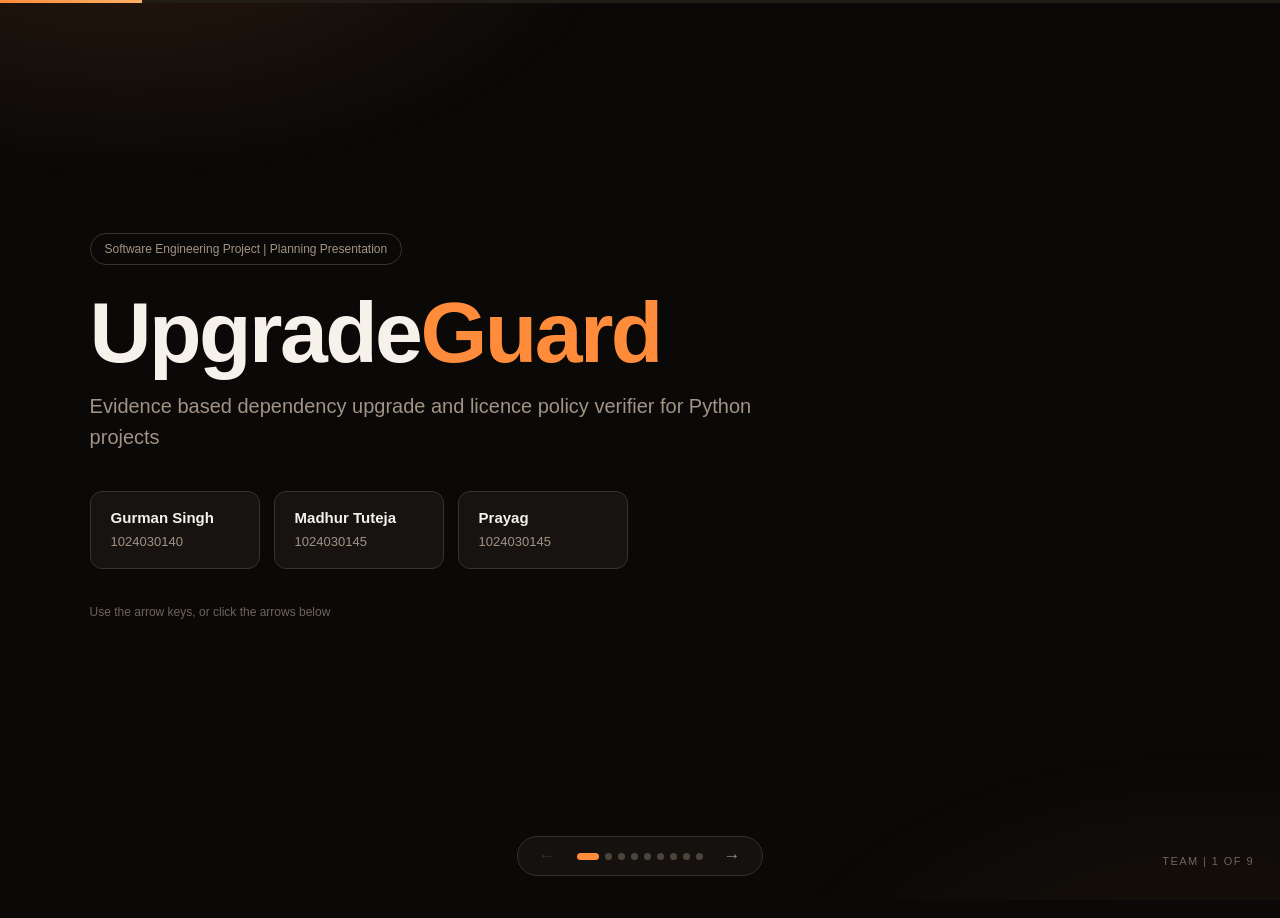
==== docs/index.html @ 70ac30ed "add planning presentation slides" ====
<!doctype html>
<html lang="en">
<head>
<meta charset="utf-8">
<meta name="viewport" content="width=device-width, initial-scale=1">
<title>UpgradeGuard</title>
<link rel="icon" href="data:image/svg+xml,<svg xmlns='http://www.w3.org/2000/svg' viewBox='0 0 100 100'><text y='.9em' font-size='90'>&#128737;</text></svg>">
<link rel="stylesheet" href="style.css">
</head>
<body>

<div class="progress"><span id="progress"></span></div>

<main id="deck">

<section class="slide title-slide is-active" data-name="Team">
  <div class="pill">Software Engineering Project | Planning Presentation</div>
  <h1 class="huge">Upgrade<span class="accent">Guard</span></h1>
  <p class="tagline">Evidence based dependency upgrade and licence policy verifier for Python projects</p>
  <div class="team">
    <div class="member"><strong>Gurman Singh</strong><span>1024030140</span></div>
    <div class="member"><strong>Madhur Tuteja</strong><span>1024030145</span></div>
    <div class="member"><strong>Prayag</strong><span>1024030145</span></div>
  </div>
  <p class="hint">Use the arrow keys, or click the arrows below</p>
</section>

<section class="slide" data-name="Problem">
  <h2>The problem</h2>
  <p class="lead">Every project is built on packages written by other people. Those packages
  keep releasing new versions, and somebody has to decide whether to move up.</p>

  <div class="problem-grid">
    <div class="pcard reveal" style="--d:0ms">
      <div class="picon">?</div>
      <h3>Nobody really knows what will break</h3>
      <p>A version number does not tell you if your code still works. Teams find out after they merge.</p>
    </div>
    <div class="pcard reveal" style="--d:120ms">
      <div class="picon">!</div>
      <h3>Old versions have known holes</h3>
      <p>Staying on an old version keeps reported security problems in your project.</p>
    </div>
    <div class="pcard reveal" style="--d:240ms">
      <div class="picon">&sect;</div>
      <h3>Licences change quietly</h3>
      <p>An upgrade can drag in a package your company is not allowed to ship.</p>
    </div>
    <div class="pcard reveal" style="--d:360ms">
      <div class="picon">&#8942;</div>
      <h3>Existing tools only read labels</h3>
      <p>They read package files and guess. They never actually build the project and run it.</p>
    </div>
  </div>

  <p class="punch reveal" style="--d:520ms">So the honest answer today is normally
  <em>"let us merge it and hope"</em>.</p>
</section>

<section class="slide" data-name="Solution">
  <h2>How we solve it</h2>
  <p class="lead">Do not guess. Actually do the upgrade twice and compare what really happened.</p>

  <div class="split">
    <div class="side before reveal" style="--d:0ms">
      <div class="side-tag">Environment A</div>
      <h3>Today's versions</h3>
      <p>Build the project clean, install exactly what it uses now, run its own tests, write everything down.</p>
    </div>
    <div class="vs reveal" style="--d:200ms">compare</div>
    <div class="side after reveal" style="--d:400ms">
      <div class="side-tag">Environment B</div>
      <h3>The proposed version</h3>
      <p>Build a second clean copy with the one package changed, run the same tests, write everything down.</p>
    </div>
  </div>

  <p class="punch reveal" style="--d:600ms">Anything that is different between A and B was caused by the upgrade.
  That difference is our evidence.</p>

  <div class="keyline reveal" style="--d:750ms">
    <span>Our answer is always one of three</span>
    <div class="verdicts">
      <span class="v accept">Accept</span>
      <span class="v reject">Reject</span>
      <span class="v unsure">Insufficient Evidence</span>
    </div>
  </div>
</section>

<section class="slide flow-slide" data-name="How it works">
  <h2>How it works</h2>
  <p class="lead">Pick a case and watch the pipeline run. These are the two real cases from our demo.</p>

  <div class="case-picker">
    <button class="case-btn is-on" data-case="safe">Safe upgrade</button>
    <button class="case-btn" data-case="risky">Risky upgrade</button>
    <button class="replay" id="replay">Replay</button>
  </div>

  <div class="case-line" id="caseline">
    upgrade <code>requests</code> from <code>2.28.2</code> to <code>2.32.5</code>
  </div>

  <div class="flow" id="flow">
    <div class="fnode n1"><span class="fdot"></span><strong>Input</strong><small>your project and one upgrade</small></div>
    <div class="farrow a1"></div>
    <div class="fsplit">
      <div class="fnode n2 env-a"><span class="fdot"></span><strong>Build A</strong><small>current versions</small></div>
      <div class="fnode n3 env-b"><span class="fdot"></span><strong>Build B</strong><small>proposed version</small></div>
    </div>
    <div class="farrow a2"></div>
    <div class="fnode n4"><span class="fdot"></span><strong>Check both</strong><small>packages, conflicts, security, licences</small></div>
    <div class="farrow a3"></div>
    <div class="fnode n5"><span class="fdot"></span><strong>Run the tests</strong><small>the project's own test suite, in both</small></div>
    <div class="farrow a4"></div>
    <div class="fnode n6"><span class="fdot"></span><strong>Compare</strong><small>what changed between A and B</small></div>
    <div class="farrow a5"></div>
    <div class="fnode n7 verdict-node" id="verdictNode"><span class="fdot"></span><strong id="verdictText">Verdict</strong><small id="verdictSub">with the evidence attached</small></div>
  </div>

  <div class="result-strip" id="resultStrip">
    <div class="rcell"><strong id="rTests">-</strong><span>tests broken</span></div>
    <div class="rcell"><strong id="rVuln">-</strong><span>security findings fixed</span></div>
    <div class="rcell"><strong id="rPkg">-</strong><span>packages changed</span></div>
    <div class="rcell"><strong id="rTime">-</strong><span>seconds to answer</span></div>
  </div>
</section>

<section class="slide" data-name="Using it">
  <h2>How people will use it</h2>
  <p class="lead">Three ways in, one answer out. Nobody has to change how they already work.</p>

  <div class="use-grid">
    <div class="ucard reveal" style="--d:0ms">
      <div class="unum">1</div>
      <h3>On the website</h3>
      <p>Type the project folder, the package and the two versions. Press the button and watch it run.</p>
      <div class="mock">
        <div class="mock-bar"><span></span><span></span><span></span></div>
        <div class="mock-row"><label>package</label><div class="mock-input">jinja2</div></div>
        <div class="mock-row"><label>from</label><div class="mock-input">3.0.3</div><label>to</label><div class="mock-input">3.1.6</div></div>
        <div class="mock-btn">Run the check</div>
      </div>
    </div>

    <div class="ucard reveal" style="--d:150ms">
      <div class="unum">2</div>
      <h3>From the terminal</h3>
      <p>One command. It prints the answer and saves a folder of evidence you can open later.</p>
      <div class="term">
        <div class="term-bar"><span></span><span></span><span></span></div>
<pre><span class="p">$</span> upgradeguard run --package jinja2 \
    --from 3.0.3 --to 3.1.6

<span class="r">Reject</span>: jinja2 3.0.3 to 3.1.6
  5 tests passed before and fail after
  evidence saved</pre>
      </div>
    </div>

    <div class="ucard reveal" style="--d:300ms">
      <div class="unum">3</div>
      <h3>Inside their pipeline</h3>
      <p>It runs automatically when someone proposes an upgrade, and blocks it if the evidence is bad.</p>
      <div class="pipe">
        <div class="pstep ok">upgrade proposed</div>
        <div class="pline"></div>
        <div class="pstep run">UpgradeGuard runs</div>
        <div class="pline"></div>
        <div class="pstep bad">blocked, with reasons</div>
      </div>
    </div>
  </div>
</section>

<section class="slide" data-name="Uses">
  <h2>Where this helps</h2>
  <p class="lead">Anywhere somebody has to approve a dependency change and wants a reason, not a feeling.</p>

  <div class="app-grid">
    <div class="acard reveal" style="--d:0ms"><h3>Software teams</h3><p>Upgrade on purpose instead of avoiding it for months because it feels risky.</p></div>
    <div class="acard reveal" style="--d:100ms"><h3>Security work</h3><p>Patch a reported hole and prove in the same run that nothing else broke.</p></div>
    <div class="acard reveal" style="--d:200ms"><h3>Companies with licence rules</h3><p>Write the rule once and have every upgrade checked against it automatically.</p></div>
    <div class="acard reveal" style="--d:300ms"><h3>Open source maintainers</h3><p>Attach real evidence to an upgrade request instead of asking reviewers to trust it.</p></div>
    <div class="acard reveal" style="--d:400ms"><h3>Students and small projects</h3><p>Learn what an upgrade actually does, because every step is written down.</p></div>
    <div class="acard reveal" style="--d:500ms"><h3>Audits</h3><p>Keep a downloadable record of why each upgrade was allowed or refused.</p></div>
  </div>
</section>

<section class="slide" data-name="Plan">
  <h2>Our scope and plan</h2>

  <div class="scope">
    <div class="scope-col in reveal" style="--d:0ms">
      <h3>We will do</h3>
      <ul>
        <li>Python projects, one packaging style</li>
        <li>One direct upgrade per run</li>
        <li>Clean builds, real test runs</li>
        <li>Conflicts, security and licence rules</li>
        <li>Website, terminal tool and pipeline step</li>
        <li>A benchmark of 20 to 25 real projects</li>
      </ul>
    </div>
    <div class="scope-col out reveal" style="--d:150ms">
      <h3>We will not do</h3>
      <ul>
        <li>Fix the broken code for you</li>
        <li>Other languages</li>
        <li>Every packaging tool that exists</li>
        <li>Let a language model decide the answer</li>
      </ul>
    </div>
  </div>

  <h3 class="mini">17 weeks</h3>
  <div class="timeline">
    <div class="tphase reveal" style="--d:0ms"><span class="tw">1 to 3</span><p>Set up, study existing tools, pick the projects</p></div>
    <div class="tphase reveal" style="--d:100ms"><span class="tw">4 to 7</span><p>Clean builds and dependency graphs</p></div>
    <div class="tphase reveal" style="--d:200ms"><span class="tw">8 to 10</span><p>Tests, comparison and the verdict rules</p></div>
    <div class="tphase reveal" style="--d:300ms"><span class="tw">11 to 13</span><p>Website, terminal tool and pipeline step</p></div>
    <div class="tphase reveal" style="--d:400ms"><span class="tw">14 to 16</span><p>Benchmark, measurements and comparison</p></div>
    <div class="tphase reveal" style="--d:500ms"><span class="tw">17</span><p>Write up and final demo</p></div>
  </div>

  <div class="work reveal" style="--d:650ms">
    <div><strong>Gurman</strong><span>environments, dependency graph, verdict rules</span></div>
    <div><strong>Madhur</strong><span>tests, comparison, website and reports</span></div>
    <div><strong>Prayag</strong><span>benchmark, ground truth, measurements</span></div>
  </div>
</section>

<section class="slide" data-name="Conclusion">
  <h2>Conclusion</h2>
  <div class="concl">
    <p class="big reveal" style="--d:0ms">An upgrade decision should come with proof.</p>
    <ul class="clist">
      <li class="reveal" style="--d:150ms">We build the project twice and run its own tests both times.</li>
      <li class="reveal" style="--d:250ms">Every Accept or Reject points at a build log, a test result or a policy rule.</li>
      <li class="reveal" style="--d:350ms">No language model decides anything; the evidence decides.</li>
      <li class="reveal" style="--d:450ms">It already works end to end on our two demo cases.</li>
    </ul>
    <div class="numbers reveal" style="--d:600ms">
      <div><strong>5 / 5</strong><span>first benchmark cases correct</span></div>
      <div><strong>0</strong><span>wrongly approved upgrades</span></div>
      <div><strong>~11s</strong><span>average time per check</span></div>
    </div>
  </div>
</section>

<section class="slide thanks-slide" data-name="Thank you">
  <h1 class="huge">Thank you</h1>
  <p class="tagline">Questions are welcome</p>
  <div class="refs">
    <h3>References</h3>
    <ul>
      <li><a href="https://peps.python.org/pep-0639/" target="_blank" rel="noopener">PEP 639, licence information in package metadata</a></li>
      <li><a href="https://packaging.python.org/en/latest/specifications/core-metadata/" target="_blank" rel="noopener">Python core metadata specification</a></li>
      <li><a href="https://pypi.org/project/pip-audit/" target="_blank" rel="noopener">pip-audit, known vulnerability scanning</a></li>
      <li><a href="https://docs.github.com/en/code-security/supply-chain-security/understanding-your-software-supply-chain/about-dependency-review" target="_blank" rel="noopener">GitHub dependency review</a></li>
      <li><a href="https://docs.pytest.org/" target="_blank" rel="noopener">pytest documentation</a></li>
      <li><a href="https://spdx.org/licenses/" target="_blank" rel="noopener">SPDX licence list</a></li>
    </ul>
  </div>
  <p class="hint">Gurman Singh | Madhur Tuteja | Prayag</p>
</section>

</main>

<nav class="controls">
  <button id="prev" aria-label="previous slide">&#8592;</button>
  <div class="dots" id="dots"></div>
  <button id="next" aria-label="next slide">&#8594;</button>
</nav>
<div class="slide-name" id="slideName"></div>

<script src="deck.js"></script>
</body>
</html>
---- docs/style.css ----
:root{
  --bg:#0a0908; --panel:#161311; --panel2:#201b16; --line:#3a322b;
  --text:#f6f1ea; --muted:#a29384; --dim:#6f635a;
  --accent:#ff8c3b; --accent-2:#ffb066; --accent-soft:rgba(255,140,59,.14);
  --radius:12px;
}
*{box-sizing:border-box;margin:0;padding:0}
html,body{height:100%}
body{
  background:var(--bg); color:var(--text); overflow:hidden;
  font-family:-apple-system,BlinkMacSystemFont,"Segoe UI",Helvetica,Arial,sans-serif;
  line-height:1.55; -webkit-font-smoothing:antialiased;
}
body::before{
  content:""; position:fixed; inset:0; pointer-events:none; z-index:0;
  background:
    radial-gradient(720px 390px at 10% -10%, rgba(255,140,59,.13), transparent 70%),
    radial-gradient(620px 350px at 94% 110%, rgba(255,140,59,.07), transparent 70%);
}

.progress{position:fixed;top:0;left:0;right:0;height:3px;background:#221c17;z-index:50}
.progress span{display:block;height:100%;width:0;background:linear-gradient(90deg,var(--accent),var(--accent-2));transition:width .45s cubic-bezier(.4,0,.2,1)}

main{position:relative;height:100vh;z-index:1}
.slide{
  position:absolute; inset:0; padding:46px 7vw 92px;
  display:flex; flex-direction:column; justify-content:safe center;
  opacity:0; visibility:hidden; transform:translateY(18px);
  transition:opacity .45s ease, transform .45s ease, visibility .45s;
  overflow-y:auto;
}
.slide.is-active{opacity:1;visibility:visible;transform:none}
.slide::-webkit-scrollbar{width:6px}
.slide::-webkit-scrollbar-thumb{background:var(--line);border-radius:3px}

h1.huge{font-size:clamp(44px,7vw,86px);letter-spacing:-.03em;line-height:1.02;font-weight:700}
.accent{color:var(--accent)}
h2{font-size:clamp(26px,3.6vw,42px);letter-spacing:-.02em;margin-bottom:10px}
h3{font-size:16px;margin-bottom:6px}
h3.mini{font-size:13px;text-transform:uppercase;letter-spacing:.12em;color:var(--muted);margin:26px 0 12px}
.lead{color:var(--muted);font-size:clamp(14px,1.5vw,17px);max-width:70ch;margin-bottom:22px}
.tagline{color:var(--muted);font-size:clamp(15px,1.8vw,20px);margin-top:14px;max-width:60ch}
.hint{color:var(--dim);font-size:12px;margin-top:34px}
.punch{margin-top:24px;font-size:clamp(14px,1.6vw,18px)}
.punch em{color:var(--accent);font-style:normal}

.pill{display:inline-block;align-self:flex-start;padding:6px 14px;border:1px solid var(--line);
  border-radius:999px;font-size:12px;color:var(--muted);margin-bottom:24px}
.title-slide{justify-content:center}
.team{display:flex;gap:14px;flex-wrap:wrap;margin-top:38px}
.member{background:var(--panel);border:1px solid var(--line);border-radius:var(--radius);
  padding:14px 20px;min-width:170px}
.member strong{display:block;font-size:15px}
.member span{color:var(--muted);font-size:13px;font-variant-numeric:tabular-nums}

.reveal{opacity:0;transform:translateY(14px)}
.is-active .reveal{animation:rise .5s cubic-bezier(.2,.7,.3,1) forwards;animation-delay:var(--d,0ms)}
@keyframes rise{to{opacity:1;transform:none}}

.problem-grid{display:grid;grid-template-columns:repeat(auto-fit,minmax(215px,1fr));gap:14px}
.pcard{background:var(--panel);border:1px solid var(--line);border-radius:var(--radius);padding:18px;
  transition:transform .2s,border-color .2s}
.pcard:hover{transform:translateY(-3px);border-color:var(--accent)}
.picon{width:32px;height:32px;border-radius:8px;background:var(--accent-soft);color:var(--accent);
  display:grid;place-items:center;font-size:17px;font-weight:700;margin-bottom:12px}
.pcard p{color:var(--muted);font-size:13px}

.split{display:flex;align-items:stretch;gap:16px;flex-wrap:wrap}
.side{flex:1;min-width:230px;background:var(--panel);border:1px solid var(--line);
  border-radius:var(--radius);padding:20px}
.side p{color:var(--muted);font-size:13px}
.side-tag{font-size:11px;text-transform:uppercase;letter-spacing:.1em;color:var(--accent);margin-bottom:8px}
.vs{align-self:center;color:var(--muted);font-size:12px;text-transform:uppercase;letter-spacing:.12em;
  padding:10px;border:1px dashed var(--line);border-radius:999px}

.keyline{margin-top:26px;display:flex;align-items:center;gap:16px;flex-wrap:wrap;
  color:var(--muted);font-size:13px}
.verdicts{display:flex;gap:8px}
.v{padding:5px 14px;border-radius:999px;font-size:13px;font-weight:600;
  border:1px solid var(--line);color:var(--muted);background:var(--panel)}
.v.accept{color:var(--accent);border-color:var(--accent)}
.v.reject{color:var(--bg);background:var(--accent);border-color:var(--accent)}

.case-picker{display:flex;gap:8px;margin-bottom:14px;flex-wrap:wrap}
.case-btn,.replay{background:var(--panel);color:var(--text);border:1px solid var(--line);
  border-radius:8px;padding:7px 15px;font-size:13px;cursor:pointer;transition:.18s}
.case-btn:hover,.replay:hover{border-color:var(--accent)}
.case-btn.is-on{background:var(--accent-soft);border-color:var(--accent);color:var(--accent)}
.replay{margin-left:auto;color:var(--muted)}
.case-line{color:var(--muted);font-size:13px;margin-bottom:14px}
.case-line code{background:var(--panel2);padding:2px 7px;border-radius:5px;color:var(--text);font-size:12px}

.flow{display:flex;flex-direction:column;align-items:center;gap:0;width:100%}
.fnode{background:var(--panel);border:1px solid var(--line);border-radius:9px;padding:7px 16px;
  text-align:center;min-width:210px;opacity:.32;transform:scale(.97);
  transition:opacity .3s,transform .3s,border-color .3s,box-shadow .3s,background .3s;position:relative}
.fnode strong{display:block;font-size:13px;line-height:1.3}
.fnode small{color:var(--muted);font-size:11px;line-height:1.3}
.fdot{position:absolute;top:9px;right:10px;width:7px;height:7px;border-radius:50%;background:var(--line);transition:.3s}
.fnode.lit{opacity:1;transform:scale(1);border-color:var(--accent);box-shadow:0 0 0 3px var(--accent-soft)}
.fnode.lit .fdot{background:var(--accent);box-shadow:0 0 8px var(--accent)}
.fnode.env-a.lit{border-color:var(--muted);box-shadow:0 0 0 3px rgba(162,147,132,.12)}
.fnode.env-a.lit .fdot{background:var(--muted);box-shadow:0 0 8px var(--muted)}
.fsplit{display:flex;gap:22px;flex-wrap:wrap;justify-content:center}
.farrow{width:2px;height:13px;background:var(--line);position:relative;transition:background .3s}
.farrow::after{content:"";position:absolute;bottom:-1px;left:50%;transform:translateX(-50%);
  border-left:5px solid transparent;border-right:5px solid transparent;border-top:6px solid var(--line);transition:border-color .3s}
.farrow.lit{background:var(--accent)}
.farrow.lit::after{border-top-color:var(--accent)}

.verdict-node.accept{border-color:var(--accent)!important;box-shadow:0 0 0 3px var(--accent-soft)!important}
.verdict-node.accept strong{color:var(--accent)}
.verdict-node.accept .fdot{background:var(--accent)!important;box-shadow:0 0 8px var(--accent)!important}
.verdict-node.reject{background:var(--accent)!important;border-color:var(--accent)!important;
  box-shadow:0 0 0 3px var(--accent-soft)!important}
.verdict-node.reject strong{color:var(--bg)}
.verdict-node.reject small{color:rgba(10,9,8,.75)}
.verdict-node.reject .fdot{background:var(--bg)!important;box-shadow:none!important}

.result-strip{display:grid;grid-template-columns:repeat(4,1fr);gap:10px;margin-top:16px;
  opacity:0;transform:translateY(10px);transition:.45s}
.result-strip.show{opacity:1;transform:none}
.rcell{background:var(--panel);border:1px solid var(--line);border-radius:9px;padding:9px;text-align:center}
.rcell strong{display:block;font-size:21px;font-variant-numeric:tabular-nums;color:var(--accent)}
.rcell span{color:var(--muted);font-size:11.5px}

.use-grid{display:grid;grid-template-columns:repeat(auto-fit,minmax(265px,1fr));gap:16px}
.ucard{background:var(--panel);border:1px solid var(--line);border-radius:var(--radius);padding:20px;
  transition:transform .2s,border-color .2s}
.ucard:hover{transform:translateY(-3px);border-color:var(--accent)}
.ucard p{color:var(--muted);font-size:13px;margin-bottom:14px}
.unum{width:26px;height:26px;border-radius:7px;background:var(--accent-soft);color:var(--accent);
  display:grid;place-items:center;font-size:13px;font-weight:700;margin-bottom:10px}

.mock,.term{background:var(--bg);border:1px solid var(--line);border-radius:8px;overflow:hidden}
.mock-bar,.term-bar{display:flex;gap:5px;padding:8px 10px;background:var(--panel2);border-bottom:1px solid var(--line)}
.mock-bar span,.term-bar span{width:8px;height:8px;border-radius:50%;background:var(--line)}
.mock-row{display:flex;align-items:center;gap:8px;padding:7px 10px}
.mock-row label{color:var(--muted);font-size:11px;min-width:46px}
.mock-input{flex:1;background:var(--panel2);border:1px solid var(--line);border-radius:5px;
  padding:4px 8px;font-size:11.5px;font-family:ui-monospace,monospace}
.mock-btn{margin:8px 10px 10px;background:var(--accent);color:var(--bg);border-radius:6px;
  padding:6px;text-align:center;font-size:12px;font-weight:600}
.term pre{padding:11px;font-size:11px;font-family:ui-monospace,SFMono-Regular,Menlo,monospace;
  color:var(--muted);white-space:pre-wrap;line-height:1.6}
.term .p{color:var(--accent)}
.term .r{color:var(--accent);font-weight:700}

.pipe{display:flex;flex-direction:column;gap:0;align-items:stretch}
.pstep{border:1px solid var(--line);border-radius:7px;padding:8px 11px;font-size:12px;background:var(--bg)}
.pline{width:2px;height:13px;background:var(--line);margin-left:14px}

.app-grid{display:grid;grid-template-columns:repeat(auto-fit,minmax(230px,1fr));gap:14px}
.acard{background:var(--panel);border:1px solid var(--line);border-radius:var(--radius);padding:18px;
  transition:transform .2s,border-color .2s}
.acard:hover{transform:translateY(-3px);border-color:var(--accent)}
.acard p{color:var(--muted);font-size:13px}

.scope{display:flex;gap:16px;flex-wrap:wrap}
.scope-col{flex:1;min-width:250px;background:var(--panel);border:1px solid var(--line);
  border-radius:var(--radius);padding:18px}
.scope-col ul{list-style:none;margin-top:10px}
.scope-col li{color:var(--muted);font-size:13px;padding:4px 0 4px 18px;position:relative}
.scope-col.in li::before{content:"+";position:absolute;left:0;color:var(--accent);font-weight:700}
.scope-col.out li::before{content:"-";position:absolute;left:0;color:var(--dim);font-weight:700}

.timeline{display:grid;grid-template-columns:repeat(auto-fit,minmax(155px,1fr));gap:10px}
.tphase{background:var(--panel);border:1px solid var(--line);border-radius:10px;padding:12px}
.tphase .tw{font-size:11px;color:var(--accent);font-weight:700;letter-spacing:.05em}
.tphase p{color:var(--muted);font-size:12px;margin-top:5px}

.work{display:grid;grid-template-columns:repeat(auto-fit,minmax(210px,1fr));gap:12px;margin-top:20px}
.work div{background:var(--panel2);border:1px solid var(--line);border-radius:9px;padding:12px}
.work strong{display:block;font-size:13px}
.work span{color:var(--muted);font-size:12px}

.concl{max-width:80ch}
.big{font-size:clamp(19px,2.6vw,28px);margin-bottom:20px}
.clist{list-style:none}
.clist li{font-size:15px;color:var(--muted);padding:7px 0 7px 26px;position:relative}
.clist li::before{content:"";position:absolute;left:4px;top:16px;width:9px;height:9px;
  border-radius:50%;background:var(--accent)}
.numbers{display:flex;gap:14px;flex-wrap:wrap;margin-top:26px}
.numbers div{background:var(--panel);border:1px solid var(--line);border-radius:var(--radius);
  padding:16px 22px;text-align:center;min-width:150px}
.numbers strong{display:block;font-size:26px;color:var(--accent)}
.numbers span{color:var(--muted);font-size:12px}

.thanks-slide{justify-content:center}
.refs{margin-top:34px;background:var(--panel);border:1px solid var(--line);
  border-radius:var(--radius);padding:20px;max-width:640px}
.refs h3{font-size:12px;text-transform:uppercase;letter-spacing:.1em;color:var(--muted);margin-bottom:10px}
.refs ul{list-style:none}
.refs li{padding:3px 0}
.refs a{color:var(--accent);text-decoration:none;font-size:13px}
.refs a:hover{text-decoration:underline}

.controls{position:fixed;bottom:24px;left:50%;transform:translateX(-50%);display:flex;
  align-items:center;gap:14px;background:rgba(22,19,17,.92);border:1px solid var(--line);
  border-radius:999px;padding:7px 14px;backdrop-filter:blur(8px);z-index:40}
.controls > button{background:none;border:none;color:var(--muted);font-size:17px;cursor:pointer;
  padding:2px 7px;border-radius:6px;transition:.18s}
.controls > button:hover{color:var(--text);background:var(--panel2)}
.controls > button:disabled{opacity:.25;cursor:default}
.dots{display:flex;gap:6px}
.dot{width:7px;height:7px;padding:0;border:none;border-radius:50%;background:#4d443c;cursor:pointer;transition:.22s}
.dot:hover{background:var(--muted)}
.dot.on{background:var(--accent);width:22px;border-radius:4px}
.slide-name{position:fixed;bottom:30px;right:26px;color:var(--dim);font-size:11px;
  text-transform:uppercase;letter-spacing:.13em;z-index:40}

.flow-slide{padding-top:38px}
.flow-slide h2{margin-bottom:6px}
.flow-slide .lead{margin-bottom:12px}
.flow-slide .case-picker{margin-bottom:10px}
.flow-slide .case-line{margin-bottom:10px}
.flow-slide .fnode{padding:5px 16px}
.flow-slide .farrow{height:9px}
.flow-slide .fsplit{gap:18px}
.flow-slide .result-strip{margin-top:12px}
.flow-slide .rcell{padding:7px}
.flow-slide .rcell strong{font-size:19px}

@media (max-width:720px){
  .slide{padding:44px 6vw 96px}
  .result-strip{grid-template-columns:repeat(2,1fr)}
  .slide-name{display:none}
  .vs{display:none}
}

@media (min-width:900px) and (max-height:790px){
  .slide{padding:34px 5vw 84px}
  h2{font-size:clamp(22px,2.8vw,30px)}
  .lead{font-size:14px;margin-bottom:14px}

  .flow{flex-direction:row;flex-wrap:nowrap;align-items:center;justify-content:center;gap:0}
  .flow-slide .fnode{min-width:0;flex:1;max-width:160px;padding:9px 10px}
  .flow-slide .fnode strong{font-size:12px}
  .flow-slide .fnode small{font-size:10px}
  .fdot{top:6px;right:6px;width:6px;height:6px}
  .flow-slide .fsplit{flex-direction:column;gap:8px;flex:1;max-width:160px}
  .flow-slide .fsplit .fnode{max-width:none;width:100%}
  .flow-slide .farrow{width:16px;height:2px;flex:none;margin:0 5px}
  .flow-slide .farrow::after{bottom:auto;left:auto;right:-1px;top:50%;transform:translateY(-50%);
    border-top:5px solid transparent;border-bottom:5px solid transparent;
    border-left:6px solid var(--line);border-right:none}
  .flow-slide .farrow.lit::after{border-left-color:var(--accent);border-top-color:transparent}

  .tphase{padding:9px}
  .tphase p{font-size:11px}
  .work div{padding:9px}
  .scope-col{padding:14px}
  .scope-col li{font-size:12px;padding:3px 0 3px 18px}
  h3.mini{margin:16px 0 8px}
  .work{margin-top:14px}
}

@media (prefers-reduced-motion:reduce){
  *{animation-duration:.01ms!important;transition-duration:.01ms!important}
  .reveal{opacity:1;transform:none}
}
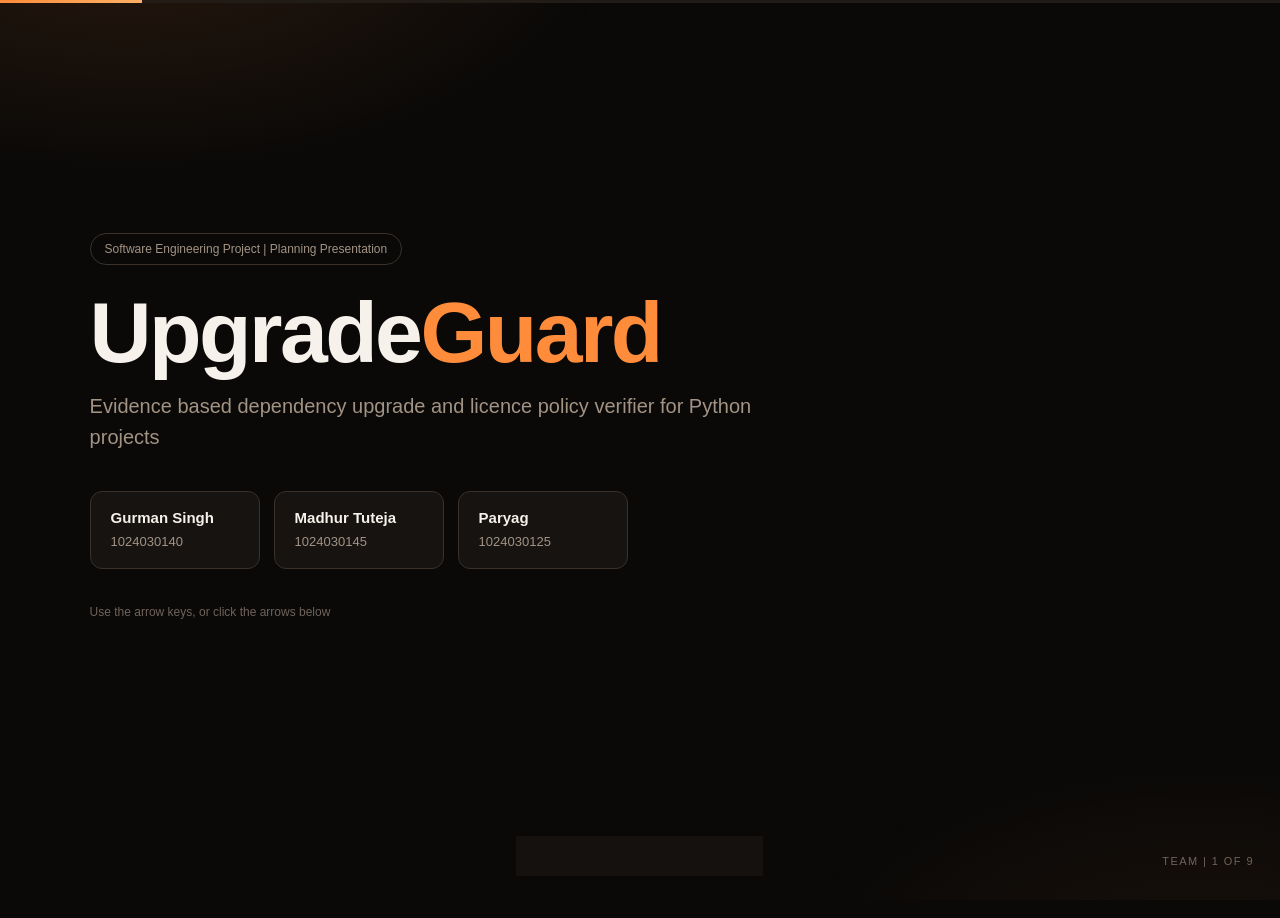
==== commit 3f7f6fc0: "Correct spelling of 'Prayag' to 'Paryag'" ====
--- a/docs/index.html
+++ b/docs/index.html
@@ -20,7 +20,7 @@
   <div class="team">
     <div class="member"><strong>Gurman Singh</strong><span>1024030140</span></div>
     <div class="member"><strong>Madhur Tuteja</strong><span>1024030145</span></div>
-    <div class="member"><strong>Prayag</strong><span>1024030145</span></div>
+    <div class="member"><strong>Paryag</strong><span>1024030125</span></div>
   </div>
   <p class="hint">Use the arrow keys, or click the arrows below</p>
 </section>
@@ -222,12 +222,6 @@
     <div class="tphase reveal" style="--d:300ms"><span class="tw">11 to 13</span><p>Website, terminal tool and pipeline step</p></div>
     <div class="tphase reveal" style="--d:400ms"><span class="tw">14 to 16</span><p>Benchmark, measurements and comparison</p></div>
     <div class="tphase reveal" style="--d:500ms"><span class="tw">17</span><p>Write up and final demo</p></div>
-  </div>
-
-  <div class="work reveal" style="--d:650ms">
-    <div><strong>Gurman</strong><span>environments, dependency graph, verdict rules</span></div>
-    <div><strong>Madhur</strong><span>tests, comparison, website and reports</span></div>
-    <div><strong>Prayag</strong><span>benchmark, ground truth, measurements</span></div>
   </div>
 </section>
 
@@ -263,7 +257,7 @@
       <li><a href="https://spdx.org/licenses/" target="_blank" rel="noopener">SPDX licence list</a></li>
     </ul>
   </div>
-  <p class="hint">Gurman Singh | Madhur Tuteja | Prayag</p>
+  <p class="hint">Gurman Singh | Madhur Tuteja | Paryag</p>
 </section>
 
 </main>
